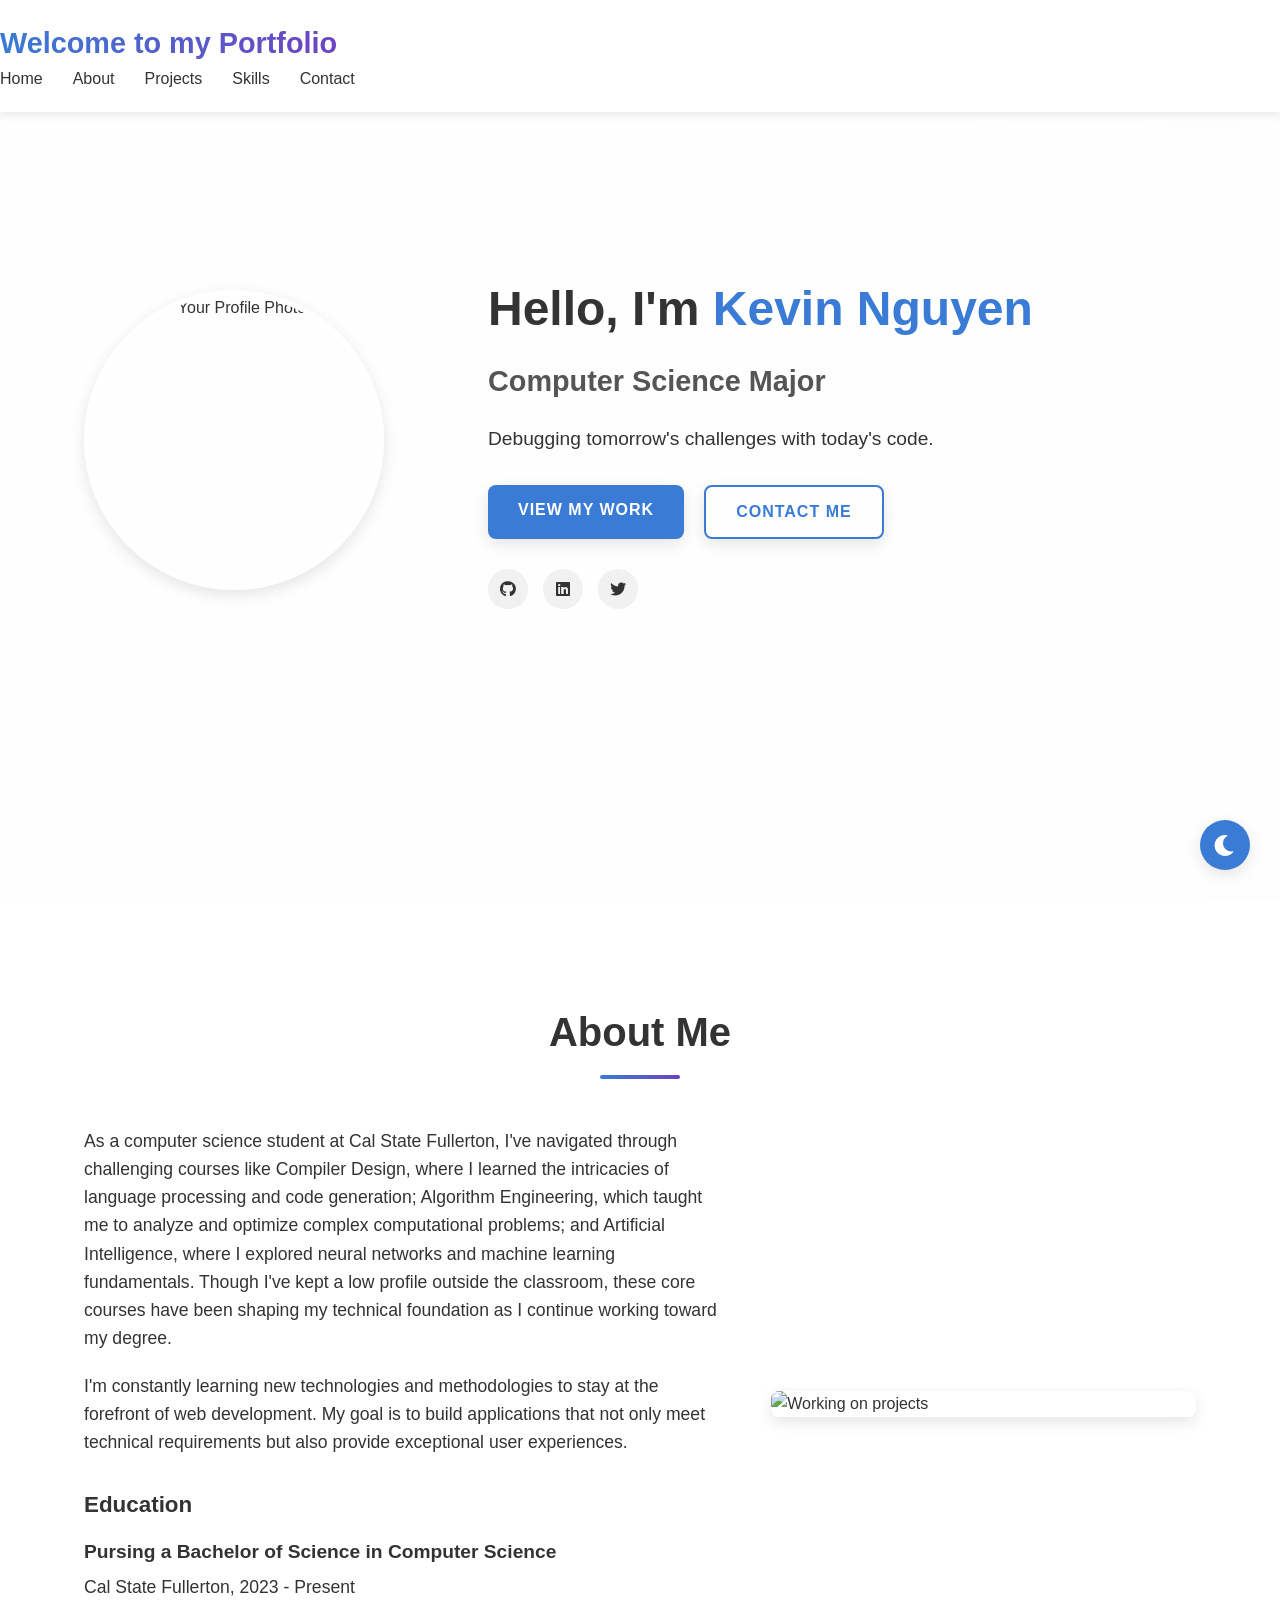
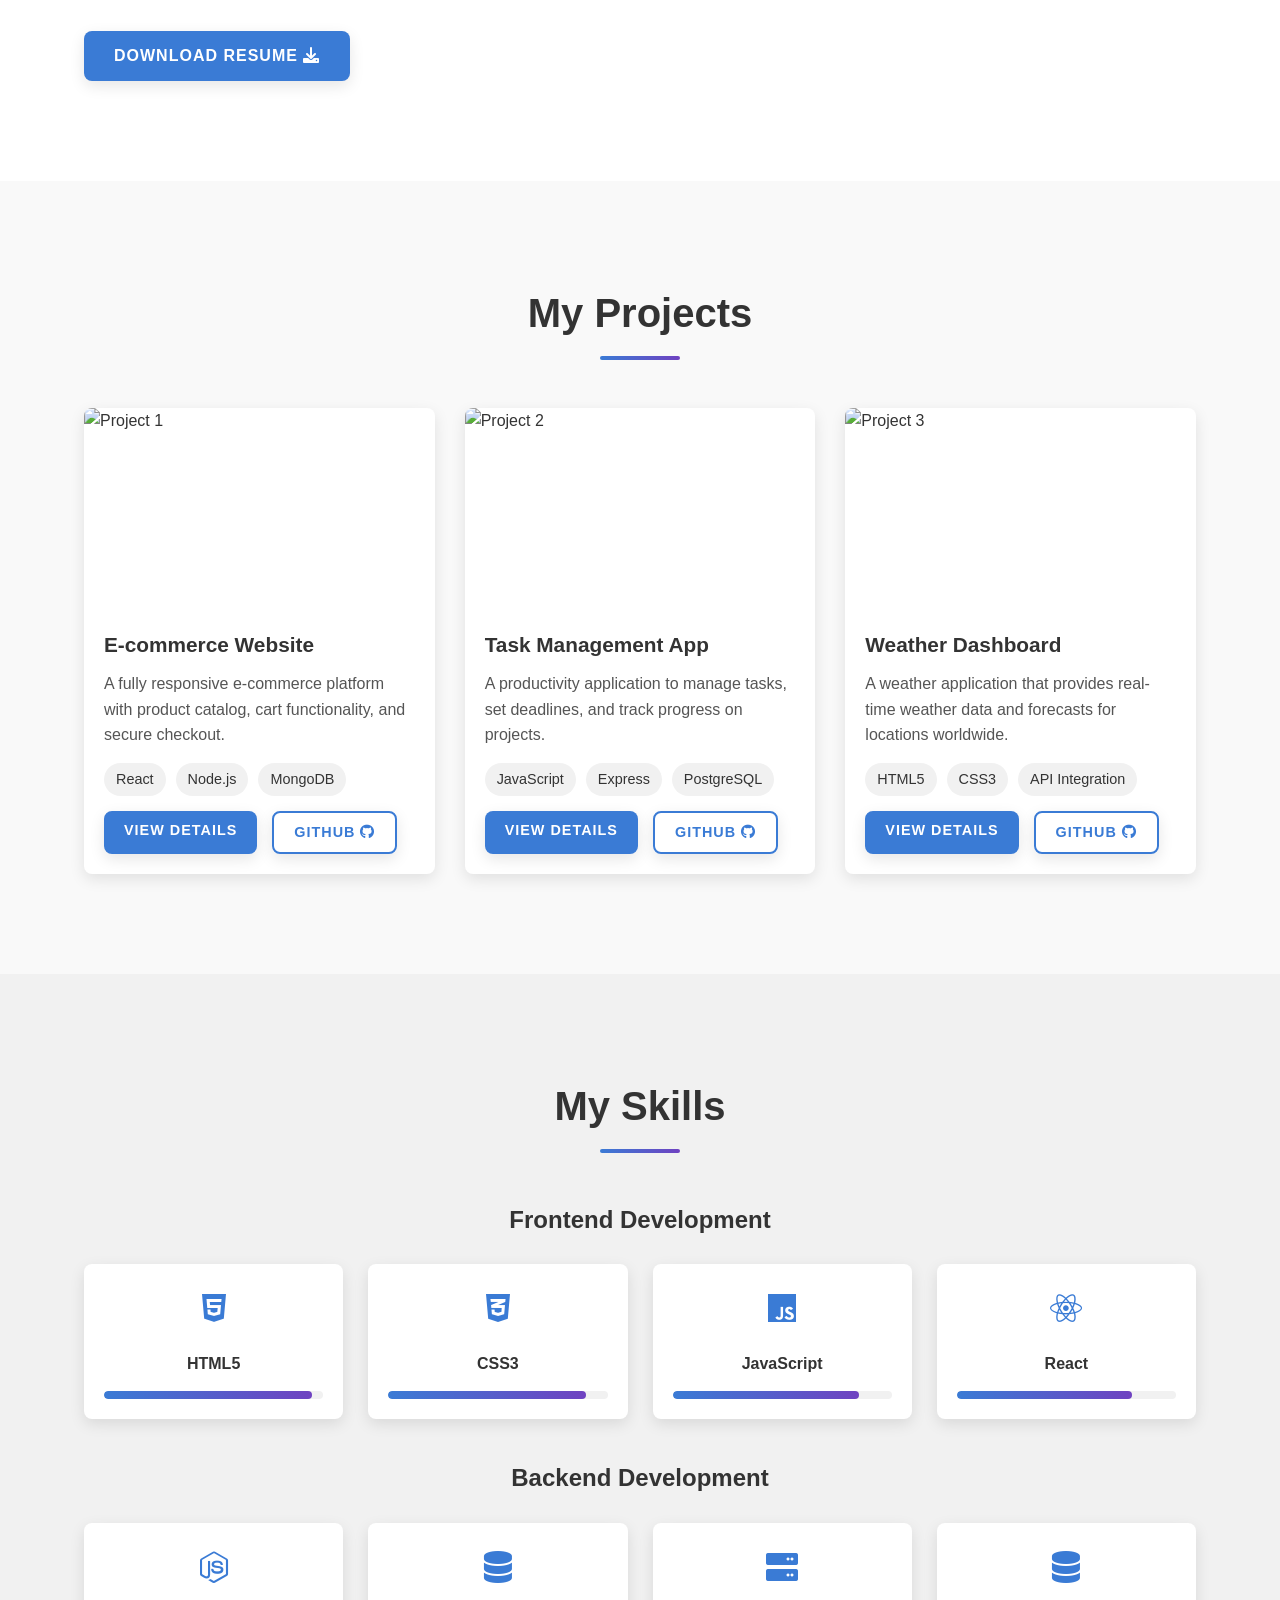
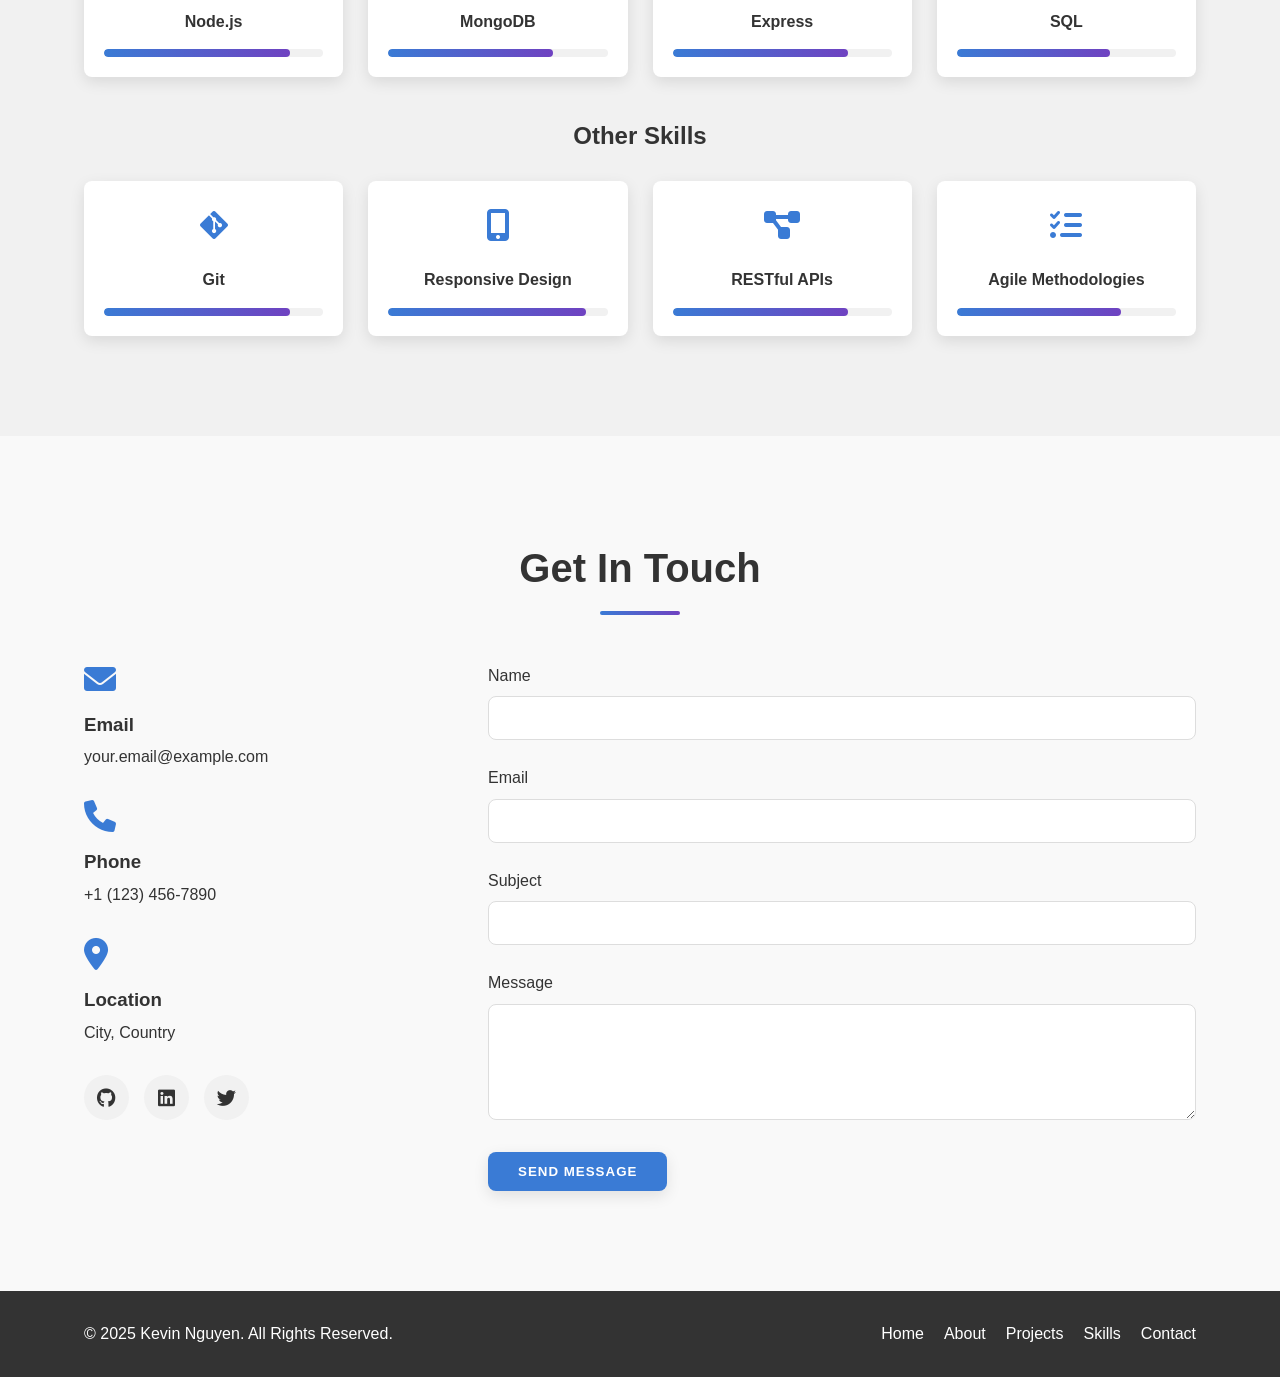
==== index.html @ fcf8caea "Add files via upload Files for the portfolio" ====
<!DOCTYPE html>
<html lang="en">
<head>
    <meta charset="UTF-8">
    <meta name="viewport" content="width=device-width, initial-scale=1.0">
    <title>Kevin Nguyen - Portfolio</title>
    <link rel="stylesheet" href="styles.css">
    <link rel="stylesheet" href="https://cdnjs.cloudflare.com/ajax/libs/font-awesome/6.0.0/css/all.min.css">
    <script src="script.js" defer></script>
</head>
<body>
    <header>
        <div class="logo">
            <a href="#home">Welcome to my Portfolio</a>
        </div>
        <nav>
            <ul class="nav-links">
                <li><a href="#home">Home</a></li>
                <li><a href="#about">About</a></li>
                <li><a href="#projects">Projects</a></li>
                <li><a href="#skills">Skills</a></li>
                <li><a href="#contact">Contact</a></li>
            </ul>
            <div class="burger">
                <div class="line1"></div>
                <div class="line2"></div>
                <div class="line3"></div>
            </div>
        </nav>
    </header>

    <main>
        <!-- Home Section -->
        <section id="home" class="home-section">
            <div class="container">
                <div class="home-content">
                    <div class="profile-image">
                        <img src="picture.jpg" alt="Your Profile Photo">
                    </div>
                    <div class="intro-text">
                        <h1>Hello, I'm <span class="highlight">Kevin Nguyen</span></h1>
                        <h2>Computer Science Major</h2>
                        <p>Debugging tomorrow's challenges with today's code.</p>
                        <div class="cta-buttons">
                            <a href="#projects" class="btn primary-btn">View My Work</a>
                            <a href="#contact" class="btn secondary-btn">Contact Me</a>
                        </div>
                        <div class="social-icons">
                            <a href="https://github.com/yourusername" target="_blank" aria-label="GitHub"><i class="fab fa-github"></i></a>
                            <a href="https://linkedin.com/in/yourusername" target="_blank" aria-label="LinkedIn"><i class="fab fa-linkedin"></i></a>
                            <a href="https://twitter.com/yourusername" target="_blank" aria-label="Twitter"><i class="fab fa-twitter"></i></a>
                        </div>
                    </div>
                </div>
            </div>
        </section>

        <!-- About Section -->
        <section id="about" class="about-section">
            <div class="container">
                <h2 class="section-title">About Me</h2>
                <div class="about-content">
                    <div class="about-text">
                        <p>As a computer science student at Cal State Fullerton, I've navigated through challenging courses like Compiler Design, where I learned the intricacies of language processing and code generation; Algorithm Engineering, which taught me to analyze and optimize complex computational problems; and Artificial Intelligence, where I explored neural networks and machine learning fundamentals. Though I've kept a low profile outside the classroom, these core courses have been shaping my technical foundation as I continue working toward my degree.</p>
                        <p>I'm constantly learning new technologies and methodologies to stay at the forefront of web development. My goal is to build applications that not only meet technical requirements but also provide exceptional user experiences.</p>
                        <div class="education">
                            <h3>Education</h3>
                            <div class="education-item">
                                <h4>Pursing a Bachelor of Science in Computer Science</h4>
                                <p>Cal State Fullerton, 2023 - Present</p>
                            </div>
                        </div>
                        <div class="resume-download">
                            <a href="resume.pdf" class="btn primary-btn" download>Download Resume <i class="fas fa-download"></i></a>
                        </div>
                    </div>
                    <div class="about-image">
                        <img src="about-image.jpg" alt="Working on projects">
                    </div>
                </div>
            </div>
        </section>

        <!-- Projects Section -->
        <section id="projects" class="projects-section">
            <div class="container">
                <h2 class="section-title">My Projects</h2>
                <div class="projects-grid">
                    <!-- Project 1 -->
                    <div class="project-card">
                        <div class="project-image">
                            <img src="project1.jpg" alt="Project 1">
                        </div>
                        <div class="project-info">
                            <h3>E-commerce Website</h3>
                            <p>A fully responsive e-commerce platform with product catalog, cart functionality, and secure checkout.</p>
                            <div class="tech-stack">
                                <span>React</span>
                                <span>Node.js</span>
                                <span>MongoDB</span>
                            </div>
                            <div class="project-links">
                                <a href="project1.html" class="btn small-btn">View Details</a>
                                <a href="https://github.com/yourusername/project1" target="_blank" class="btn small-btn secondary-btn">GitHub <i class="fab fa-github"></i></a>
                            </div>
                        </div>
                    </div>
                    
                    <!-- Project 2 -->
                    <div class="project-card">
                        <div class="project-image">
                            <img src="project2.jpg" alt="Project 2">
                        </div>
                        <div class="project-info">
                            <h3>Task Management App</h3>
                            <p>A productivity application to manage tasks, set deadlines, and track progress on projects.</p>
                            <div class="tech-stack">
                                <span>JavaScript</span>
                                <span>Express</span>
                                <span>PostgreSQL</span>
                            </div>
                            <div class="project-links">
                                <a href="project2.html" class="btn small-btn">View Details</a>
                                <a href="https://github.com/yourusername/project2" target="_blank" class="btn small-btn secondary-btn">GitHub <i class="fab fa-github"></i></a>
                            </div>
                        </div>
                    </div>
                    
                    <!-- Project 3 -->
                    <div class="project-card">
                        <div class="project-image">
                            <img src="project3.jpg" alt="Project 3">
                        </div>
                        <div class="project-info">
                            <h3>Weather Dashboard</h3>
                            <p>A weather application that provides real-time weather data and forecasts for locations worldwide.</p>
                            <div class="tech-stack">
                                <span>HTML5</span>
                                <span>CSS3</span>
                                <span>API Integration</span>
                            </div>
                            <div class="project-links">
                                <a href="project3.html" class="btn small-btn">View Details</a>
                                <a href="https://github.com/yourusername/project3" target="_blank" class="btn small-btn secondary-btn">GitHub <i class="fab fa-github"></i></a>
                            </div>
                        </div>
                    </div>
                </div>
            </div>
        </section>

        <!-- Skills Section -->
        <section id="skills" class="skills-section">
            <div class="container">
                <h2 class="section-title">My Skills</h2>
                <div class="skills-container">
                    <div class="skills-category">
                        <h3>Frontend Development</h3>
                        <div class="skills-grid">
                            <div class="skill-item">
                                <div class="skill-icon"><i class="fab fa-html5"></i></div>
                                <h4>HTML5</h4>
                                <div class="progress-bar">
                                    <div class="progress" style="width: 95%;"></div>
                                </div>
                            </div>
                            <div class="skill-item">
                                <div class="skill-icon"><i class="fab fa-css3-alt"></i></div>
                                <h4>CSS3</h4>
                                <div class="progress-bar">
                                    <div class="progress" style="width: 90%;"></div>
                                </div>
                            </div>
                            <div class="skill-item">
                                <div class="skill-icon"><i class="fab fa-js"></i></div>
                                <h4>JavaScript</h4>
                                <div class="progress-bar">
                                    <div class="progress" style="width: 85%;"></div>
                                </div>
                            </div>
                            <div class="skill-item">
                                <div class="skill-icon"><i class="fab fa-react"></i></div>
                                <h4>React</h4>
                                <div class="progress-bar">
                                    <div class="progress" style="width: 80%;"></div>
                                </div>
                            </div>
                        </div>
                    </div>
                    
                    <div class="skills-category">
                        <h3>Backend Development</h3>
                        <div class="skills-grid">
                            <div class="skill-item">
                                <div class="skill-icon"><i class="fab fa-node-js"></i></div>
                                <h4>Node.js</h4>
                                <div class="progress-bar">
                                    <div class="progress" style="width: 85%;"></div>
                                </div>
                            </div>
                            <div class="skill-item">
                                <div class="skill-icon"><i class="fas fa-database"></i></div>
                                <h4>MongoDB</h4>
                                <div class="progress-bar">
                                    <div class="progress" style="width: 75%;"></div>
                                </div>
                            </div>
                            <div class="skill-item">
                                <div class="skill-icon"><i class="fas fa-server"></i></div>
                                <h4>Express</h4>
                                <div class="progress-bar">
                                    <div class="progress" style="width: 80%;"></div>
                                </div>
                            </div>
                            <div class="skill-item">
                                <div class="skill-icon"><i class="fas fa-database"></i></div>
                                <h4>SQL</h4>
                                <div class="progress-bar">
                                    <div class="progress" style="width: 70%;"></div>
                                </div>
                            </div>
                        </div>
                    </div>
                    
                    <div class="skills-category">
                        <h3>Other Skills</h3>
                        <div class="skills-grid">
                            <div class="skill-item">
                                <div class="skill-icon"><i class="fab fa-git-alt"></i></div>
                                <h4>Git</h4>
                                <div class="progress-bar">
                                    <div class="progress" style="width: 85%;"></div>
                                </div>
                            </div>
                            <div class="skill-item">
                                <div class="skill-icon"><i class="fas fa-mobile-alt"></i></div>
                                <h4>Responsive Design</h4>
                                <div class="progress-bar">
                                    <div class="progress" style="width: 90%;"></div>
                                </div>
                            </div>
                            <div class="skill-item">
                                <div class="skill-icon"><i class="fas fa-project-diagram"></i></div>
                                <h4>RESTful APIs</h4>
                                <div class="progress-bar">
                                    <div class="progress" style="width: 80%;"></div>
                                </div>
                            </div>
                            <div class="skill-item">
                                <div class="skill-icon"><i class="fas fa-tasks"></i></div>
                                <h4>Agile Methodologies</h4>
                                <div class="progress-bar">
                                    <div class="progress" style="width: 75%;"></div>
                                </div>
                            </div>
                        </div>
                    </div>
                </div>
            </div>
        </section>

        <!-- Contact Section -->
        <section id="contact" class="contact-section">
            <div class="container">
                <h2 class="section-title">Get In Touch</h2>
                <div class="contact-content">
                    <div class="contact-info">
                        <div class="contact-item">
                            <i class="fas fa-envelope"></i>
                            <h3>Email</h3>
                            <p>your.email@example.com</p>
                        </div>
                        <div class="contact-item">
                            <i class="fas fa-phone"></i>
                            <h3>Phone</h3>
                            <p>+1 (123) 456-7890</p>
                        </div>
                        <div class="contact-item">
                            <i class="fas fa-map-marker-alt"></i>
                            <h3>Location</h3>
                            <p>City, Country</p>
                        </div>
                        <div class="social-links">
                            <a href="https://github.com/yourusername" target="_blank"><i class="fab fa-github"></i></a>
                            <a href="https://linkedin.com/in/yourusername" target="_blank"><i class="fab fa-linkedin"></i></a>
                            <a href="https://twitter.com/yourusername" target="_blank"><i class="fab fa-twitter"></i></a>
                        </div>
                    </div>
                    <div class="contact-form">
                        <form id="contactForm">
                            <div class="form-group">
                                <label for="name">Name</label>
                                <input type="text" id="name" name="name" required>
                            </div>
                            <div class="form-group">
                                <label for="email">Email</label>
                                <input type="email" id="email" name="email" required>
                            </div>
                            <div class="form-group">
                                <label for="subject">Subject</label>
                                <input type="text" id="subject" name="subject" required>
                            </div>
                            <div class="form-group">
                                <label for="message">Message</label>
                                <textarea id="message" name="message" rows="5" required></textarea>
                            </div>
                            <button type="submit" class="btn primary-btn">Send Message</button>
                        </form>
                    </div>
                </div>
            </div>
        </section>
    </main>

    <footer>
        <div class="container">
            <div class="footer-content">
                <p>&copy; 2025 Kevin Nguyen. All Rights Reserved.</p>
                <div class="footer-links">
                    <a href="#home">Home</a>
                    <a href="#about">About</a>
                    <a href="#projects">Projects</a>
                    <a href="#skills">Skills</a>
                    <a href="#contact">Contact</a>
                </div>
            </div>
        </div>
    </footer>
</body>
</html>
---- styles.css ----
/* Base Styles and Variables */
:root {
    --primary-color: #3a7bd5;
    --secondary-color: #6f42c1;
    --bg-color: #f9f9f9;
    --text-color: #333333;
    --light-gray: #f1f1f1;
    --dark-gray: #555555;
    --transition: all 0.3s ease;
    --box-shadow: 0 5px 15px rgba(0, 0, 0, 0.1);
    --border-radius: 8px;
}

/* Global Reset and Base Styles */
* {
    margin: 0;
    padding: 0;
    box-sizing: border-box;
}

html {
    scroll-behavior: smooth;
}

body {
    font-family: 'Segoe UI', Tahoma, Geneva, Verdana, sans-serif;
    line-height: 1.6;
    color: var(--text-color);
    background-color: var(--bg-color);
}

a {
    text-decoration: none;
    color: inherit;
}

ul {
    list-style: none;
}

img {
    max-width: 100%;
    height: auto;
    display: block;
}

.container {
    width: 90%;
    max-width: 1200px;
    margin: 0 auto;
    padding: 0 20px;
}

.section-title {
    text-align: center;
    font-size: 2.5rem;
    margin-bottom: 3rem;
    position: relative;
    padding-bottom: 15px;
}

.section-title::after {
    content: '';
    position: absolute;
    bottom: 0;
    left: 50%;
    transform: translateX(-50%);
    width: 80px;
    height: 4px;
    background: linear-gradient(to right, var(--primary-color), var(--secondary-color));
    border-radius: 2px;
}

section {
    padding: 100px 0;
}

/* Button Styles */
.btn {
    display: inline-block;
    padding: 12px 30px;
    background-color: var(--primary-color);
    color: white;
    border-radius: var(--border-radius);
    font-weight: 600;
    text-transform: uppercase;
    letter-spacing: 1px;
    transition: var(--transition);
    cursor: pointer;
    border: none;
    box-shadow: var(--box-shadow);
}

.btn:hover {
    background-color: var(--secondary-color);
    transform: translateY(-3px);
    box-shadow: 0 8px 20px rgba(0, 0, 0, 0.15);
}

.primary-btn {
    background-color: var(--primary-color);
}

.secondary-btn {
    background-color: transparent;
    border: 2px solid var(--primary-color);
    color: var(--primary-color);
}

.secondary-btn:hover {
    background-color: var(--primary-color);
    color: white;
}

.small-btn {
    padding: 8px 20px;
    font-size: 0.9rem;
}

/* Header and Navigation */
header {
    position: fixed;
    top: 0;
    left: 0;
    width: 100%;
    background-color: white;
    box-shadow: 0 2px 10px rgba(0, 0, 0, 0.1);
    z-index: 1000;
    padding: 20px 0;
    transition: var(--transition);
}

header.scrolled {
    padding: 15px 0;
    box-shadow: 0 5px 15px rgba(0, 0, 0, 0.1);
}

header .container {
    display: flex;
    justify-content: space-between;
    align-items: center;
}

.logo a {
    font-size: 1.8rem;
    font-weight: 700;
    background: linear-gradient(to right, var(--primary-color), var(--secondary-color));
    -webkit-background-clip: text;
    background-clip: text;
    color: transparent;
}

nav {
    display: flex;
    align-items: center;
}

.nav-links {
    display: flex;
    gap: 30px;
}

.nav-links li a {
    font-weight: 500;
    transition: var(--transition);
    position: relative;
}

.nav-links li a::after {
    content: '';
    position: absolute;
    bottom: -5px;
    left: 0;
    width: 0%;
    height: 2px;
    background-color: var(--primary-color);
    transition: var(--transition);
}

.nav-links li a:hover {
    color: var(--primary-color);
}

.nav-links li a:hover::after {
    width: 100%;
}

.burger {
    display: none;
    cursor: pointer;
}

.burger div {
    width: 25px;
    height: 3px;
    background-color: var(--dark-gray);
    margin: 5px;
    transition: var(--transition);
}

/* Home Section */
.home-section {
    height: 100vh;
    display: flex;
    align-items: center;
    background: linear-gradient(to right, rgba(255, 255, 255, 0.9), rgba(255, 255, 255, 0.8)), url('background.jpg');
    background-size: cover;
    background-position: center;
    padding-top: 80px;
}

.home-content {
    display: flex;
    align-items: center;
    gap: 50px;
}

.profile-image {
    flex: 1;
    text-align: center;
}

.profile-image img {
    width: 300px;
    height: 300px;
    border-radius: 50%;
    object-fit: cover;
    border: 5px solid white;
    box-shadow: var(--box-shadow);
}

.intro-text {
    flex: 2;
}

.intro-text h1 {
    font-size: 3rem;
    margin-bottom: 10px;
}

.intro-text h2 {
    font-size: 1.8rem;
    color: var(--dark-gray);
    margin-bottom: 20px;
}

.intro-text p {
    font-size: 1.2rem;
    margin-bottom: 30px;
}

.highlight {
    color: var(--primary-color);
}

.cta-buttons {
    display: flex;
    gap: 20px;
    margin-bottom: 30px;
}

.social-icons {
    display: flex;
    gap: 15px;
}

.social-icons a {
    display: flex;
    align-items: center;
    justify-content: center;
    width: 40px;
    height: 40px;
    background-color: var(--light-gray);
    border-radius: 50%;
    transition: var(--transition);
}

.social-icons a:hover {
    background-color: var(--primary-color);
    color: white;
    transform: translateY(-3px);
}

/* About Section */
.about-section {
    background-color: white;
}

.about-content {
    display: flex;
    gap: 50px;
    align-items: center;
}

.about-text {
    flex: 3;
}

.about-image {
    flex: 2;
}

.about-image img {
    border-radius: var(--border-radius);
    box-shadow: var(--box-shadow);
}

.about-text p {
    margin-bottom: 20px;
    font-size: 1.1rem;
}

.education {
    margin: 30px 0;
}

.education h3 {
    margin-bottom: 15px;
    font-size: 1.4rem;
}

.education-item {
    margin-bottom: 20px;
}

.education-item h4 {
    font-size: 1.2rem;
    margin-bottom: 5px;
}

.resume-download {
    margin-top: 30px;
}

/* Projects Section */
.projects-grid {
    display: grid;
    grid-template-columns: repeat(auto-fill, minmax(350px, 1fr));
    gap: 30px;
}

.project-card {
    background-color: white;
    border-radius: var(--border-radius);
    overflow: hidden;
    box-shadow: var(--box-shadow);
    transition: var(--transition);
}

.project-card:hover {
    transform: translateY(-10px);
    box-shadow: 0 15px 30px rgba(0, 0, 0, 0.15);
}

.project-image {
    height: 200px;
    overflow: hidden;
}

.project-image img {
    width: 100%;
    height: 100%;
    object-fit: cover;
    transition: var(--transition);
}

.project-card:hover .project-image img {
    transform: scale(1.05);
}

.project-info {
    padding: 20px;
}

.project-info h3 {
    margin-bottom: 10px;
    font-size: 1.3rem;
}

.project-info p {
    margin-bottom: 15px;
    color: var(--dark-gray);
}

.tech-stack {
    display: flex;
    flex-wrap: wrap;
    gap: 10px;
    margin-bottom: 15px;
}

.tech-stack span {
    background-color: var(--light-gray);
    padding: 5px 12px;
    border-radius: 20px;
    font-size: 0.9rem;
    font-weight: 500;
}

.project-links {
    display: flex;
    gap: 15px;
}

/* Skills Section */
.skills-section {
    background-color: var(--light-gray);
}

.skills-container {
    display: flex;
    flex-direction: column;
    gap: 40px;
}

.skills-category h3 {
    text-align: center;
    margin-bottom: 25px;
    font-size: 1.5rem;
}

.skills-grid {
    display: grid;
    grid-template-columns: repeat(auto-fill, minmax(250px, 1fr));
    gap: 25px;
}

.skill-item {
    background-color: white;
    padding: 20px;
    border-radius: var(--border-radius);
    box-shadow: var(--box-shadow);
    transition: var(--transition);
}

.skill-item:hover {
    transform: translateY(-5px);
}

.skill-icon {
    font-size: 2rem;
    color: var(--primary-color);
    margin-bottom: 15px;
    text-align: center;
}

.skill-item h4 {
    text-align: center;
    margin-bottom: 15px;
}

.progress-bar {
    height: 8px;
    background-color: var(--light-gray);
    border-radius: 4px;
    overflow: hidden;
}

.progress {
    height: 100%;
    background: linear-gradient(to right, var(--primary-color), var(--secondary-color));
    border-radius: 4px;
}

/* Contact Section */
.contact-content {
    display: flex;
    gap: 50px;
}

.contact-info {
    flex: 1;
}

.contact-form {
    flex: 2;
}

.contact-item {
    margin-bottom: 30px;
}

.contact-item i {
    font-size: 2rem;
    color: var(--primary-color);
    margin-bottom: 15px;
}

.contact-item h3 {
    margin-bottom: 5px;
}

.social-links {
    display: flex;
    gap: 15px;
    margin-top: 30px;
}

.social-links a {
    display: flex;
    align-items: center;
    justify-content: center;
    width: 45px;
    height: 45px;
    background-color: var(--light-gray);
    border-radius: 50%;
    font-size: 1.2rem;
    transition: var(--transition);
}

.social-links a:hover {
    background-color: var(--primary-color);
    color: white;
}

.form-group {
    margin-bottom: 25px;
}

.form-group label {
    display: block;
    margin-bottom: 8px;
    font-weight: 500;
}

.form-group input,
.form-group textarea {
    width: 100%;
    padding: 12px 15px;
    border: 1px solid #ddd;
    border-radius: var(--border-radius);
    font-family: inherit;
    font-size: 1rem;
    transition: var(--transition);
}

.form-group input:focus,
.form-group textarea:focus {
    border-color: var(--primary-color);
    outline: none;
    box-shadow: 0 0 0 3px rgba(58, 123, 213, 0.2);
}

/* Footer */
footer {
    background-color: #333;
    color: white;
    padding: 30px 0;
}

.footer-content {
    display: flex;
    justify-content: space-between;
    align-items: center;
}

.footer-links {
    display: flex;
    gap: 20px;
}

.footer-links a {
    transition: var(--transition);
}

.footer-links a:hover {
    color: var(--primary-color);
}

/* Responsive Design */
@media screen and (max-width: 1024px) {
    .home-content {
        flex-direction: column;
        text-align: center;
        gap: 30px;
    }
    
    .cta-buttons, .social-icons {
        justify-content: center;
    }
    
    .about-content {
        flex-direction: column-reverse;
        text-align: center;
    }
    
    .about-image {
        margin-bottom: 30px;
    }
    
    .resume-download {
        text-align: center;
    }
    
    .section-title {
        font-size: 2.2rem;
    }
}

@media screen and (max-width: 768px) {
    .nav-links {
        position: absolute;
        top: 80px;
        right: 0;
        width: 100%;
        background-color: white;
        flex-direction: column;
        align-items: center;
        padding: 20px 0;
        clip-path: circle(0px at 90% -10%);
        -webkit-clip-path: circle(0px at 90% -10%);
        transition: all 0.5s ease-out;
        pointer-events: none;
        box-shadow: 0 5px 10px rgba(0, 0, 0, 0.1);
    }
    
    .nav-links.active {
        clip-path: circle(1500px at 90% -10%);
        -webkit-clip-path: circle(1500px at 90% -10%);
        pointer-events: all;
    }
    
    .nav-links li {
        margin: 15px 0;
    }
    
    .burger {
        display: block;
    }
    
    .toggle .line1 {
        transform: rotate(-45deg) translate(-5px, 6px);
    }
    
    .toggle .line2 {
        opacity: 0;
    }
    
    .toggle .line3 {
        transform: rotate(45deg) translate(-5px, -6px);
    }
    
    .contact-content {
        flex-direction: column;
    }
    
    .contact-info {
        display: flex;
        flex-wrap: wrap;
        justify-content: space-between;
        margin-bottom: 40px;
    }
    
    .contact-item {
        width: calc(50% - 20px);
    }
    
    .social-links {
        width: 100%;
        justify-content: center;
    }
}

@media screen and (max-width: 576px) {
    .section-title {
        font-size: 2rem;
    }
    
    .intro-text h1 {
        font-size: 2.5rem;
    }
    
    .intro-text h2 {
        font-size: 1.5rem;
    }
    
    .cta-buttons {
        flex-direction: column;
        gap: 15px;
    }
    
    .projects-grid {
        grid-template-columns: 1fr;
    }
    
    .skills-grid {
        grid-template-columns: 1fr;
    }
    
    .contact-item {
        width: 100%;
    }
    
    .footer-content {
        flex-direction: column;
        gap: 20px;
        text-align: center;
    }
    
    .footer-links {
        justify-content: center;
    }
}

/* Animations */
@keyframes fadeIn {
    from {
        opacity: 0;
        transform: translateY(20px);
    }
    to {
        opacity: 1;
        transform: translateY(0);
    }
}

.fade-in {
    animation: fadeIn 0.8s ease forwards;
}

.delay-1 {
    animation-delay: 0.2s;
}

.delay-2 {
    animation-delay: 0.4s;
}

.delay-3 {
    animation-delay: 0.6s;
}

/* Individual Project Pages */
.project-page {
    padding-top: 120px;
}

.project-header {
    text-align: center;
    margin-bottom: 50px;
}

.project-header h1 {
    font-size: 2.8rem;
    margin-bottom: 15px;
}

.project-detail-content {
    display: flex;
    flex-direction: column;
    gap: 40px;
}

.project-detail-image {
    border-radius: var(--border-radius);
    overflow: hidden;
    box-shadow: var(--box-shadow);
}

.project-detail-info {
    background-color: white;
    padding: 30px;
    border-radius: var(--border-radius);
    box-shadow: var(--box-shadow);
}

.project-detail-info h2 {
    font-size: 1.8rem;
    margin-bottom: 20px;
    border-bottom: 2px solid var(--light-gray);
    padding-bottom: 15px;
}

.project-detail-tech {
    margin: 25px 0;
}

.project-detail-tech h3, 
.project-detail-challenges h3 {
    margin-bottom: 15px;
    font-size: 1.4rem;
}

.project-back-btn {
    margin-top: 30px;
    display: inline-block;
}

.project-screenshots {
    display: grid;
    grid-template-columns: repeat(auto-fill, minmax(300px, 1fr));
    gap: 20px;
    margin-top: 30px;
}

.screenshot-item {
    border-radius: var(--border-radius);
    overflow: hidden;
    box-shadow: var(--box-shadow);
}

/* Loading Animation */
.loader {
    display: flex;
    justify-content: center;
    align-items: center;
    height: 100px;
}

.loader div {
    width: 20px;
    height: 20px;
    background-color: var(--primary-color);
    border-radius: 50%;
    margin: 0 5px;
    animation: bounce 0.5s ease infinite alternate;
}

.loader div:nth-child(2) {
    animation-delay: 0.1s;
    background-color: var(--secondary-color);
}

.loader div:nth-child(3) {
    animation-delay: 0.2s;
}

@keyframes bounce {
    to {
        transform: translateY(-20px);
    }
}

/* Dark Mode Toggle */
.theme-toggle {
    position: fixed;
    bottom: 30px;
    right: 30px;
    width: 50px;
    height: 50px;
    background-color: var(--primary-color);
    color: white;
    border-radius: 50%;
    display: flex;
    align-items: center;
    justify-content: center;
    cursor: pointer;
    box-shadow: var(--box-shadow);
    z-index: 100;
    transition: var(--transition);
}

.theme-toggle:hover {
    transform: scale(1.1);
}

.theme-toggle i {
    font-size: 1.5rem;
}

/* Dark Theme Styles */
body.dark-theme {
    --bg-color: #1a1a1a;
    --text-color: #f0f0f0;
    --light-gray: #333333;
    --dark-gray: #888888;
    --box-shadow: 0 5px 15px rgba(0, 0, 0, 0.3);
}

body.dark-theme header {
    background-color: #222222;
}

body.dark-theme .about-section,
body.dark-theme .project-card,
body.dark-theme .skill-item,
body.dark-theme .project-detail-info {
    background-color: #222222;
}

body.dark-theme .nav-links.active {
    background-color: #222222;
}

body.dark-theme footer {
    background-color: #111111;
}

/* Scroll to Top Button */
.scroll-top {
    position: fixed;
    bottom: 30px;
    left: 30px;
    width: 50px;
    height: 50px;
    background-color: var(--primary-color);
    color: white;
    border-radius: 50%;
    display: flex;
    align-items: center;
    justify-content: center;
    cursor: pointer;
    box-shadow: var(--box-shadow);
    z-index: 100;
    transition: var(--transition);
    opacity: 0;
    visibility: hidden;
}

.scroll-top.active {
    opacity: 1;
    visibility: visible;
}

.scroll-top:hover {
    transform: scale(1.1);
}

.scroll-top i {
    font-size: 1.5rem;
}
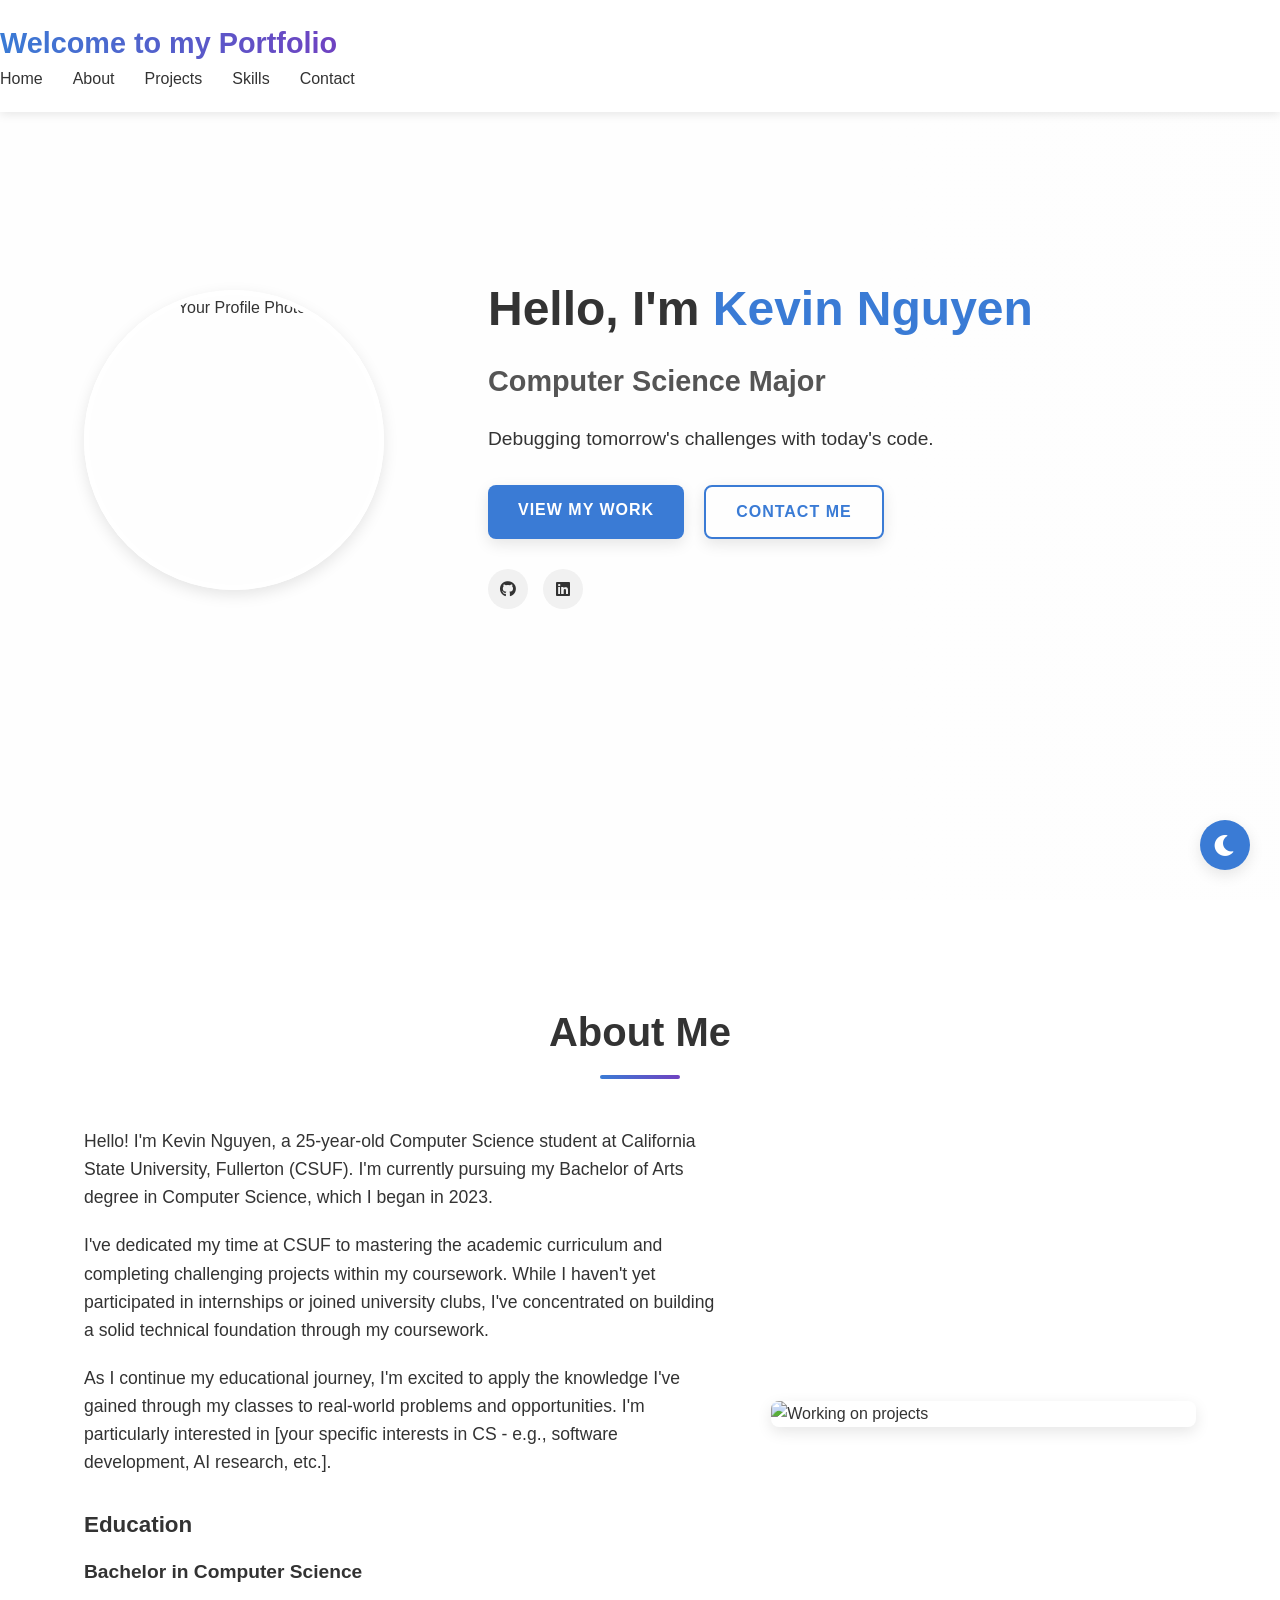
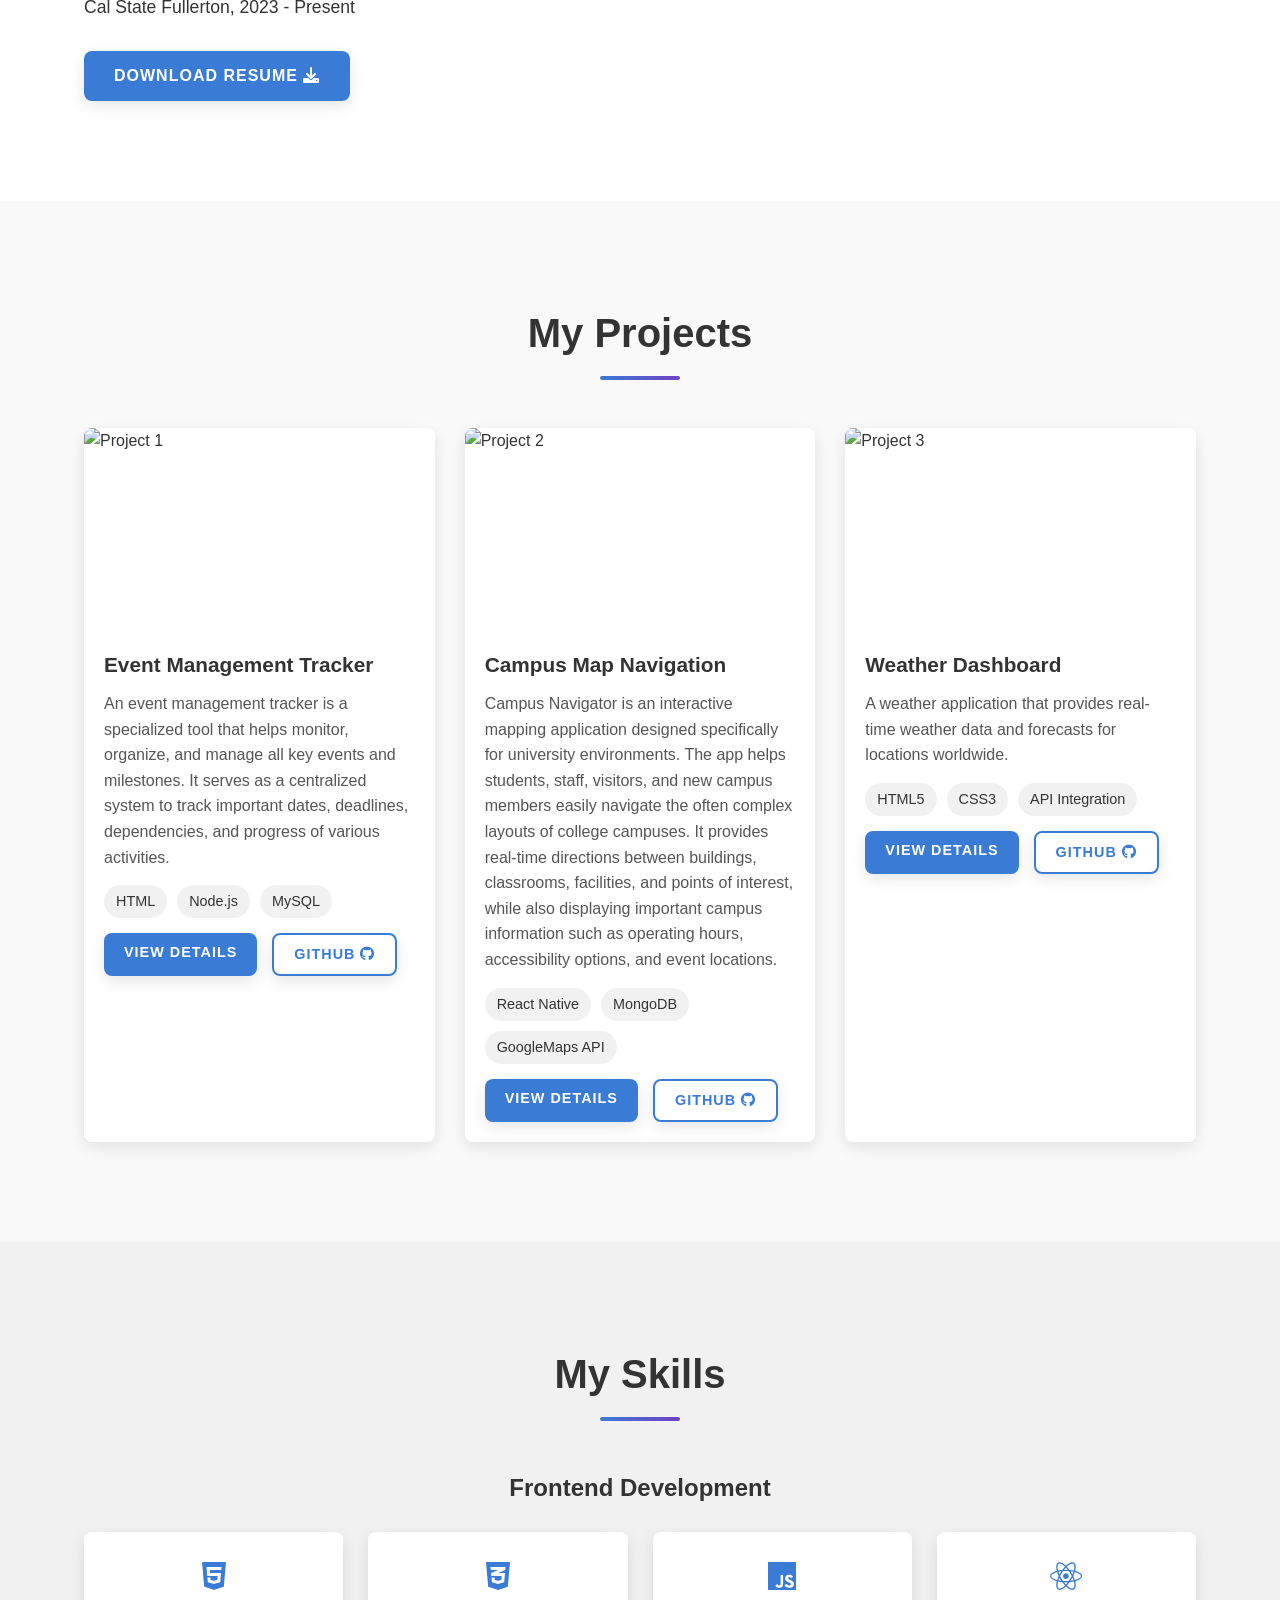
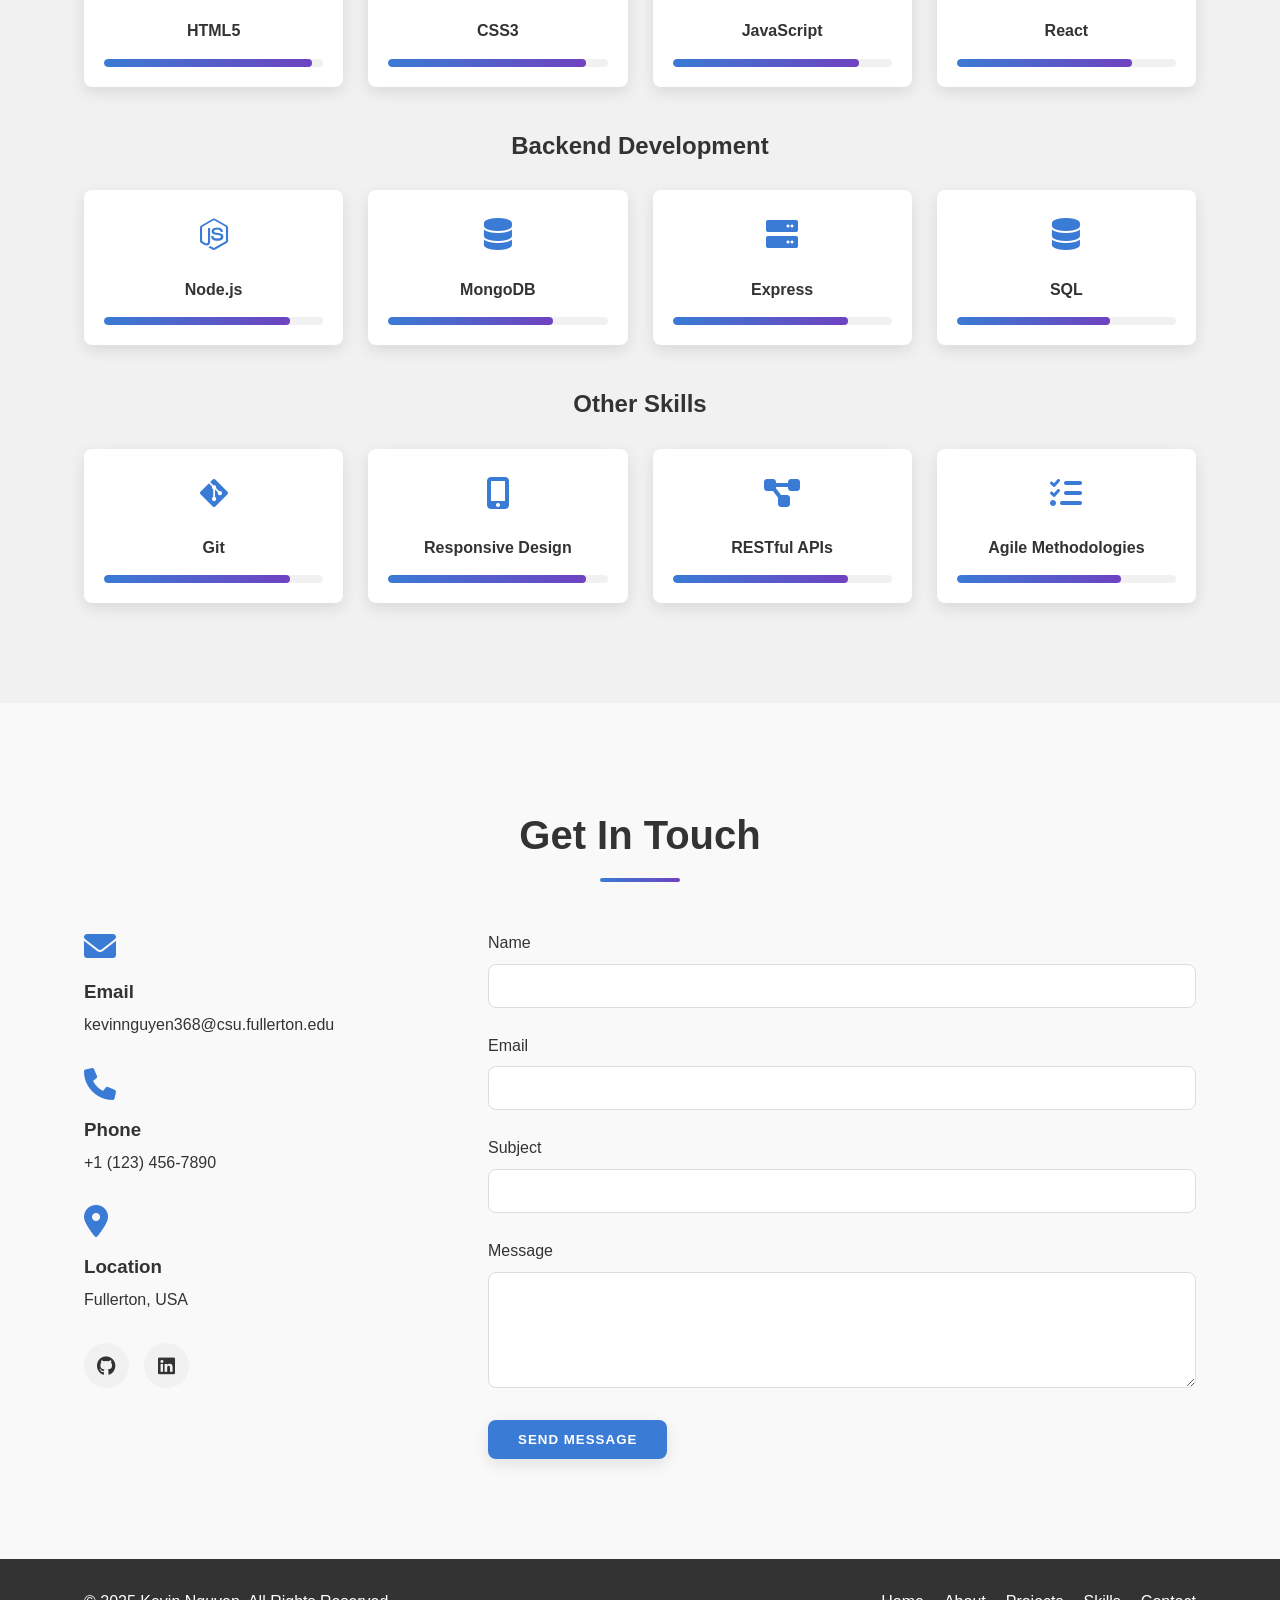
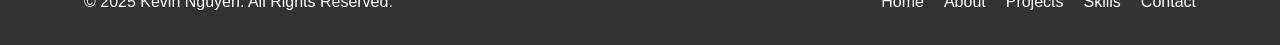
==== commit 9e358b59: "index.html Added necessary updates" ====
--- a/index.html
+++ b/index.html
@@ -46,9 +46,8 @@
                             <a href="#contact" class="btn secondary-btn">Contact Me</a>
                         </div>
                         <div class="social-icons">
-                            <a href="https://github.com/yourusername" target="_blank" aria-label="GitHub"><i class="fab fa-github"></i></a>
-                            <a href="https://linkedin.com/in/yourusername" target="_blank" aria-label="LinkedIn"><i class="fab fa-linkedin"></i></a>
-                            <a href="https://twitter.com/yourusername" target="_blank" aria-label="Twitter"><i class="fab fa-twitter"></i></a>
+                            <a href="https://github.com/kn368" target="_blank" aria-label="GitHub"><i class="fab fa-github"></i></a>
+                            <a href="https://www.linkedin.com/in/kevin-nguyen-1a3040331/" target="_blank" aria-label="LinkedIn"><i class="fab fa-linkedin"></i></a>
                         </div>
                     </div>
                 </div>
@@ -61,12 +60,13 @@
                 <h2 class="section-title">About Me</h2>
                 <div class="about-content">
                     <div class="about-text">
-                        <p>As a computer science student at Cal State Fullerton, I've navigated through challenging courses like Compiler Design, where I learned the intricacies of language processing and code generation; Algorithm Engineering, which taught me to analyze and optimize complex computational problems; and Artificial Intelligence, where I explored neural networks and machine learning fundamentals. Though I've kept a low profile outside the classroom, these core courses have been shaping my technical foundation as I continue working toward my degree.</p>
-                        <p>I'm constantly learning new technologies and methodologies to stay at the forefront of web development. My goal is to build applications that not only meet technical requirements but also provide exceptional user experiences.</p>
+                        <p>Hello! I'm Kevin Nguyen, a 25-year-old Computer Science student at California State University, Fullerton (CSUF). I'm currently pursuing my Bachelor of Arts degree in Computer Science, which I began in 2023.</p>
+                        <p>I've dedicated my time at CSUF to mastering the academic curriculum and completing challenging projects within my coursework. While I haven't yet participated in internships or joined university clubs, I've concentrated on building a solid technical foundation through my coursework.</p>
+                        <p>As I continue my educational journey, I'm excited to apply the knowledge I've gained through my classes to real-world problems and opportunities. I'm particularly interested in [your specific interests in CS - e.g., software development, AI research, etc.].</p>
                         <div class="education">
                             <h3>Education</h3>
                             <div class="education-item">
-                                <h4>Pursing a Bachelor of Science in Computer Science</h4>
+                                <h4>Bachelor in Computer Science</h4>
                                 <p>Cal State Fullerton, 2023 - Present</p>
                             </div>
                         </div>
@@ -75,7 +75,7 @@
                         </div>
                     </div>
                     <div class="about-image">
-                        <img src="about-image.jpg" alt="Working on projects">
+                        <img src="project.png" alt="Working on projects">
                     </div>
                 </div>
             </div>
@@ -89,19 +89,19 @@
                     <!-- Project 1 -->
                     <div class="project-card">
                         <div class="project-image">
-                            <img src="project1.jpg" alt="Project 1">
+                            <img src="smt.jpg" alt="Project 1">
                         </div>
                         <div class="project-info">
-                            <h3>E-commerce Website</h3>
-                            <p>A fully responsive e-commerce platform with product catalog, cart functionality, and secure checkout.</p>
+                            <h3>Event Management Tracker</h3>
+                            <p>An event management tracker is a specialized tool that helps monitor, organize, and manage all key events and milestones. It serves as a centralized system to track important dates, deadlines, dependencies, and progress of various activities.</p>
                             <div class="tech-stack">
-                                <span>React</span>
+                                <span>HTML</span>
                                 <span>Node.js</span>
-                                <span>MongoDB</span>
+                                <span>MySQL</span>
                             </div>
                             <div class="project-links">
                                 <a href="project1.html" class="btn small-btn">View Details</a>
-                                <a href="https://github.com/yourusername/project1" target="_blank" class="btn small-btn secondary-btn">GitHub <i class="fab fa-github"></i></a>
+                                <a href="https://github.com/Edavis04/Event-management-tracker-" target="_blank" class="btn small-btn secondary-btn">GitHub <i class="fab fa-github"></i></a>
                             </div>
                         </div>
                     </div>
@@ -109,15 +109,15 @@
                     <!-- Project 2 -->
                     <div class="project-card">
                         <div class="project-image">
-                            <img src="project2.jpg" alt="Project 2">
+                            <img src="map.jpg" alt="Project 2">
                         </div>
                         <div class="project-info">
-                            <h3>Task Management App</h3>
-                            <p>A productivity application to manage tasks, set deadlines, and track progress on projects.</p>
+                            <h3>Campus Map Navigation</h3>
+                            <p>Campus Navigator is an interactive mapping application designed specifically for university environments. The app helps students, staff, visitors, and new campus members easily navigate the often complex layouts of college campuses. It provides real-time directions between buildings, classrooms, facilities, and points of interest, while also displaying important campus information such as operating hours, accessibility options, and event locations.</p>
                             <div class="tech-stack">
-                                <span>JavaScript</span>
-                                <span>Express</span>
-                                <span>PostgreSQL</span>
+                                <span>React Native</span>
+                                <span>MongoDB</span>
+                                <span>GoogleMaps API</span>
                             </div>
                             <div class="project-links">
                                 <a href="project2.html" class="btn small-btn">View Details</a>
@@ -129,7 +129,7 @@
                     <!-- Project 3 -->
                     <div class="project-card">
                         <div class="project-image">
-                            <img src="project3.jpg" alt="Project 3">
+                            <img src="weather.jpg" alt="Project 3">
                         </div>
                         <div class="project-info">
                             <h3>Weather Dashboard</h3>
@@ -268,7 +268,7 @@
                         <div class="contact-item">
                             <i class="fas fa-envelope"></i>
                             <h3>Email</h3>
-                            <p>your.email@example.com</p>
+                            <p>kevinnguyen368@csu.fullerton.edu</p>
                         </div>
                         <div class="contact-item">
                             <i class="fas fa-phone"></i>
@@ -278,12 +278,11 @@
                         <div class="contact-item">
                             <i class="fas fa-map-marker-alt"></i>
                             <h3>Location</h3>
-                            <p>City, Country</p>
+                            <p>Fullerton, USA</p>
                         </div>
                         <div class="social-links">
-                            <a href="https://github.com/yourusername" target="_blank"><i class="fab fa-github"></i></a>
-                            <a href="https://linkedin.com/in/yourusername" target="_blank"><i class="fab fa-linkedin"></i></a>
-                            <a href="https://twitter.com/yourusername" target="_blank"><i class="fab fa-twitter"></i></a>
+                            <a href="https://github.com/kn368" target="_blank"><i class="fab fa-github"></i></a>
+                            <a href="https://www.linkedin.com/in/kevin-nguyen-1a3040331/" target="_blank"><i class="fab fa-linkedin"></i></a>
                         </div>
                     </div>
                     <div class="contact-form">
@@ -327,4 +326,4 @@
         </div>
     </footer>
 </body>
-</html>+</html>
